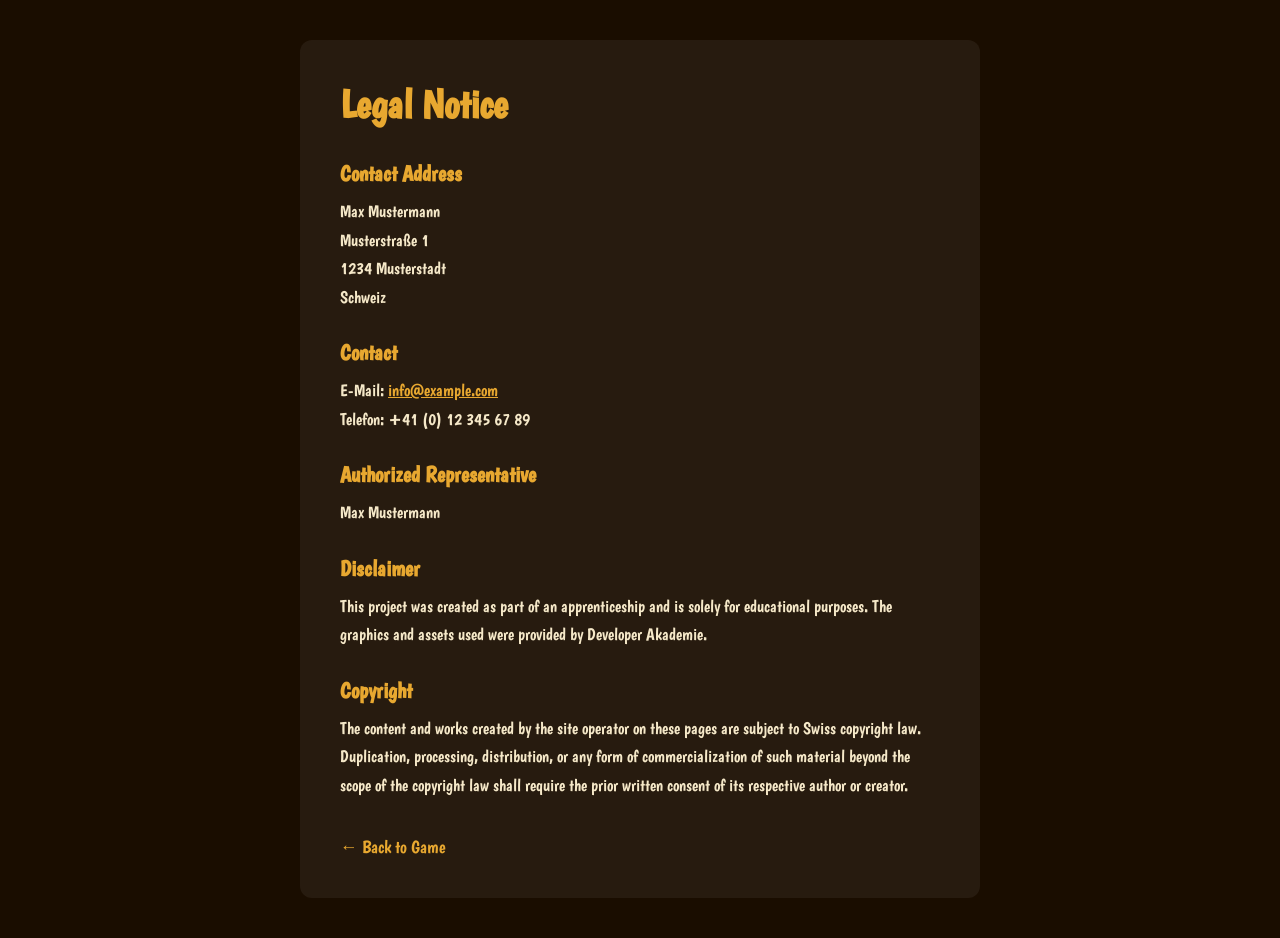
==== htmls/impressum.html @ 067de1bf "Refactor: Ordnerstruktur, lokale Fonts und CH-Impressum" ====
<!DOCTYPE html>
<html lang="de">
<head>
    <meta charset="UTF-8">
    <meta name="viewport" content="width=device-width, initial-scale=1.0">
    <title data-i18n="impTitle">Impressum – El Pollo Loco</title>
    <link rel="icon" href="../img/8_coin/coin_1.png">
    <link rel="stylesheet" href="../styles/impressum.css">
</head>
<body>
    <div class="container">
        <h1 data-i18n="impTitle">Impressum</h1>

        <h2 data-i18n="impContactAddress">Kontaktadresse</h2>
        <address>
            Max Mustermann<br>
            Musterstraße 1<br>
            1234 Musterstadt<br>
            Schweiz
        </address>

        <h2 data-i18n="impContact">Kontakt</h2>
        <p>
            E-Mail: <a href="mailto:info@example.com">info@example.com</a><br>
            Telefon: +41 (0) 12 345 67 89
        </p>

        <h2 data-i18n="impAuthUser">Vertretungsberechtigte Person</h2>
        <p>
            Max Mustermann
        </p>

        <h2 data-i18n="impDisclaimerTitle">Haftungsausschluss</h2>
        <p data-i18n="impDisclaimerText">
            Dieses Projekt wurde im Rahmen einer Ausbildung erstellt und dient ausschließlich
            zu Lernzwecken. Die verwendeten Grafiken und Assets wurden vom Developer Akademie
            bereitgestellt.
        </p>

        <h2 data-i18n="impCopyrightTitle">Urheberrecht</h2>
        <p data-i18n="impCopyrightText">
            Die durch den Seitenbetreiber erstellten Inhalte und Werke auf diesen Seiten
            unterliegen dem Schweizer Urheberrecht. Die Vervielfältigung, Bearbeitung,
            Verbreitung und jede Art der Verwertung außerhalb der Grenzen des Urheberrechtes
            bedürfen der schriftlichen Zustimmung des jeweiligen Autors bzw. Erstellers.
        </p>

        <a href="../index.html" class="back-link" data-i18n="impBack">← Zurück zum Spiel</a>
    </div>
    <script src="../scripts/translations.js"></script>
    <script>
        document.addEventListener("DOMContentLoaded", function() {
            applyTranslations();
        });
    </script>
</body>
</html>
---- styles/impressum.css ----
@font-face {
    font-family: 'Boogaloo';
    src: url('../fonts/Boogaloo/Boogaloo-Regular.ttf') format('truetype');
    font-weight: normal;
    font-style: normal;
    font-display: swap;
}
* { box-sizing: border-box; margin: 0; padding: 0; }
body {
    background: #1a0d00;
    color: #f5e8c8;
    font-family: 'Boogaloo', cursive, sans-serif;
    min-height: 100vh;
    display: flex;
    flex-direction: column;
    align-items: center;
    justify-content: flex-start;
    padding: 40px 20px;
}
.container {
    max-width: 680px;
    width: 100%;
    background: rgba(255,255,255,0.06);
    border-radius: 12px;
    padding: 40px;
}
h1 {
    font-size: 2.5rem;
    color: #e8a830;
    margin-bottom: 32px;
}
h2 {
    font-size: 1.4rem;
    color: #e8a830;
    margin: 28px 0 10px;
}
p, address {
    font-size: 1.05rem;
    line-height: 1.7;
    font-style: normal;
}
a { color: #e8a830; }
a:hover { text-decoration: underline; }
.back-link {
    display: inline-block;
    margin-top: 36px;
    font-size: 1.1rem;
    color: #e8a830;
    text-decoration: none;
}
.back-link:hover { text-decoration: underline; }
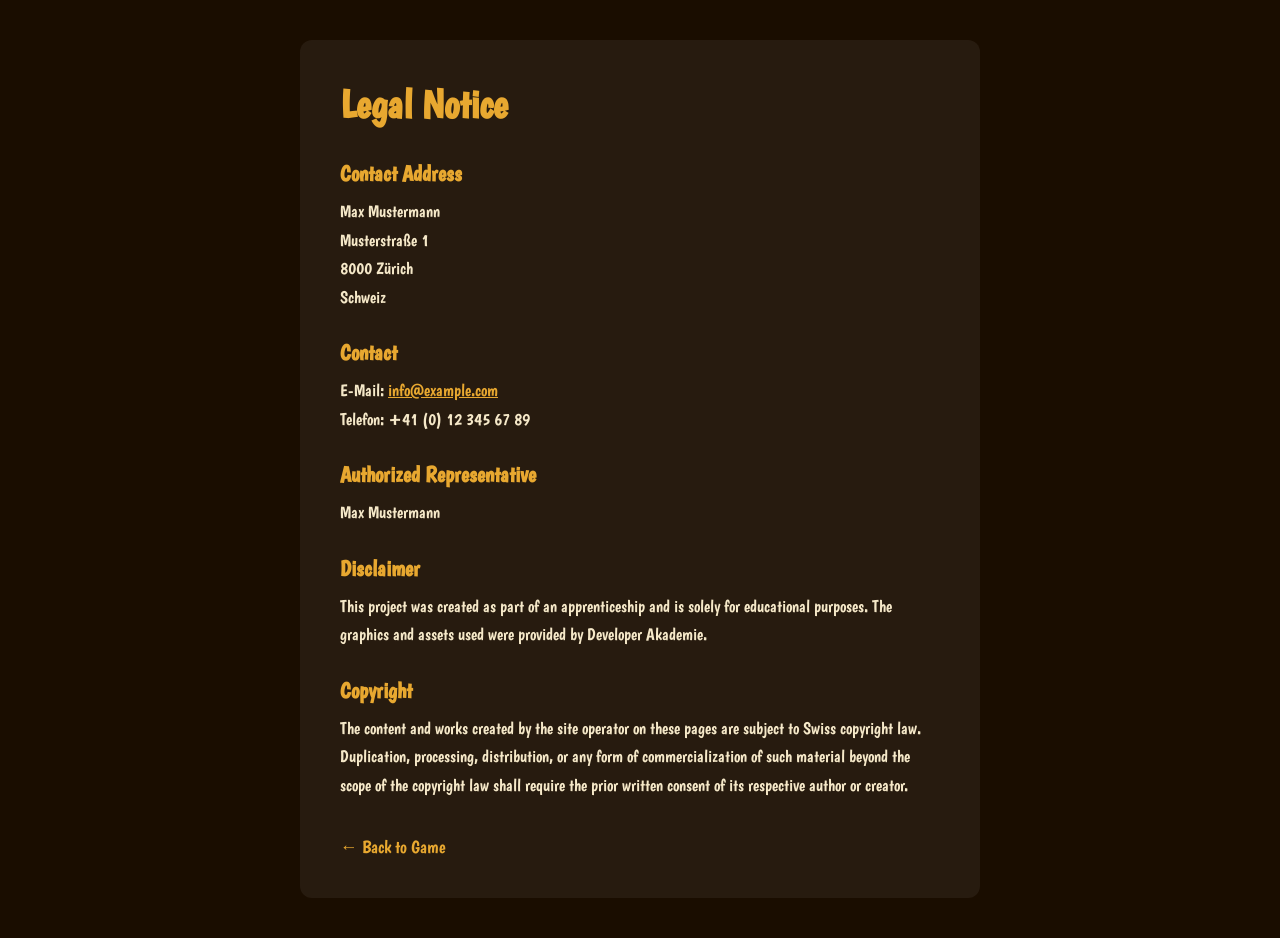
==== commit 3f22832d: "Refactor Functions lenght" ====
--- a/htmls/impressum.html
+++ b/htmls/impressum.html
@@ -4,7 +4,7 @@
     <meta charset="UTF-8">
     <meta name="viewport" content="width=device-width, initial-scale=1.0">
     <title data-i18n="impTitle">Impressum – El Pollo Loco</title>
-    <link rel="icon" href="../img/8_coin/coin_1.png">
+    <link rel="icon" href="../img/6_salsa_bottle/salsa_bottle.png">
     <link rel="stylesheet" href="../styles/impressum.css">
 </head>
 <body>
@@ -15,7 +15,7 @@
         <address>
             Max Mustermann<br>
             Musterstraße 1<br>
-            1234 Musterstadt<br>
+            8000 Zürich<br>
             Schweiz
         </address>
 
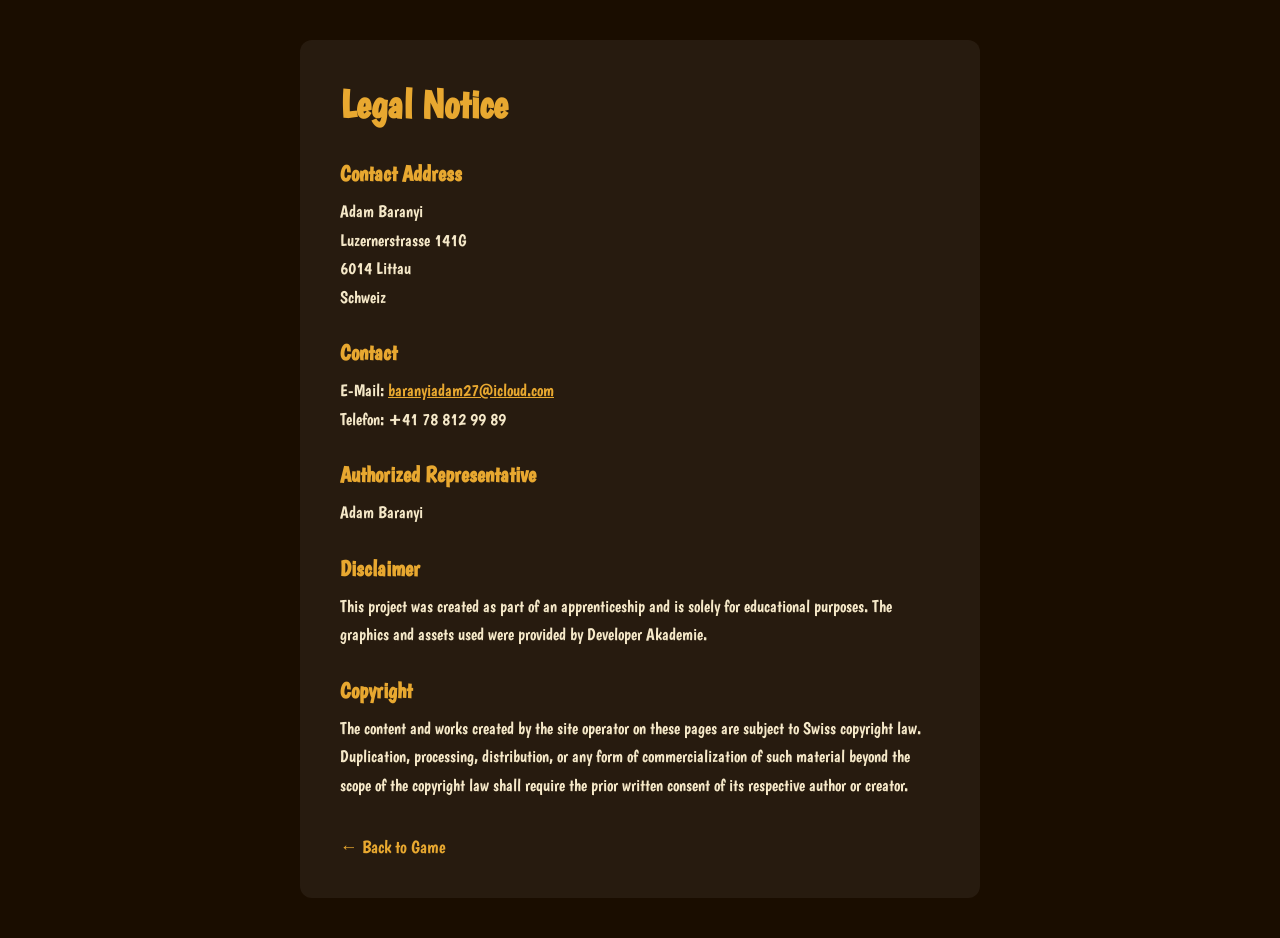
==== commit 4ce645c9: "Change Impressum Informations, refactor long functions,edit jump animation end sound button" ====
--- a/htmls/impressum.html
+++ b/htmls/impressum.html
@@ -13,21 +13,21 @@
 
         <h2 data-i18n="impContactAddress">Kontaktadresse</h2>
         <address>
-            Max Mustermann<br>
-            Musterstraße 1<br>
-            8000 Zürich<br>
+            Adam Baranyi<br>
+            Luzernerstrasse 141G<br>
+            6014 Littau<br>
             Schweiz
         </address>
 
         <h2 data-i18n="impContact">Kontakt</h2>
         <p>
-            E-Mail: <a href="mailto:info@example.com">info@example.com</a><br>
-            Telefon: +41 (0) 12 345 67 89
+            E-Mail: <a href="mailto:baranyiadam27@icloud.com">baranyiadam27@icloud.com</a><br>
+            Telefon: +41 78 812 99 89
         </p>
 
         <h2 data-i18n="impAuthUser">Vertretungsberechtigte Person</h2>
         <p>
-            Max Mustermann
+            Adam Baranyi
         </p>
 
         <h2 data-i18n="impDisclaimerTitle">Haftungsausschluss</h2>
